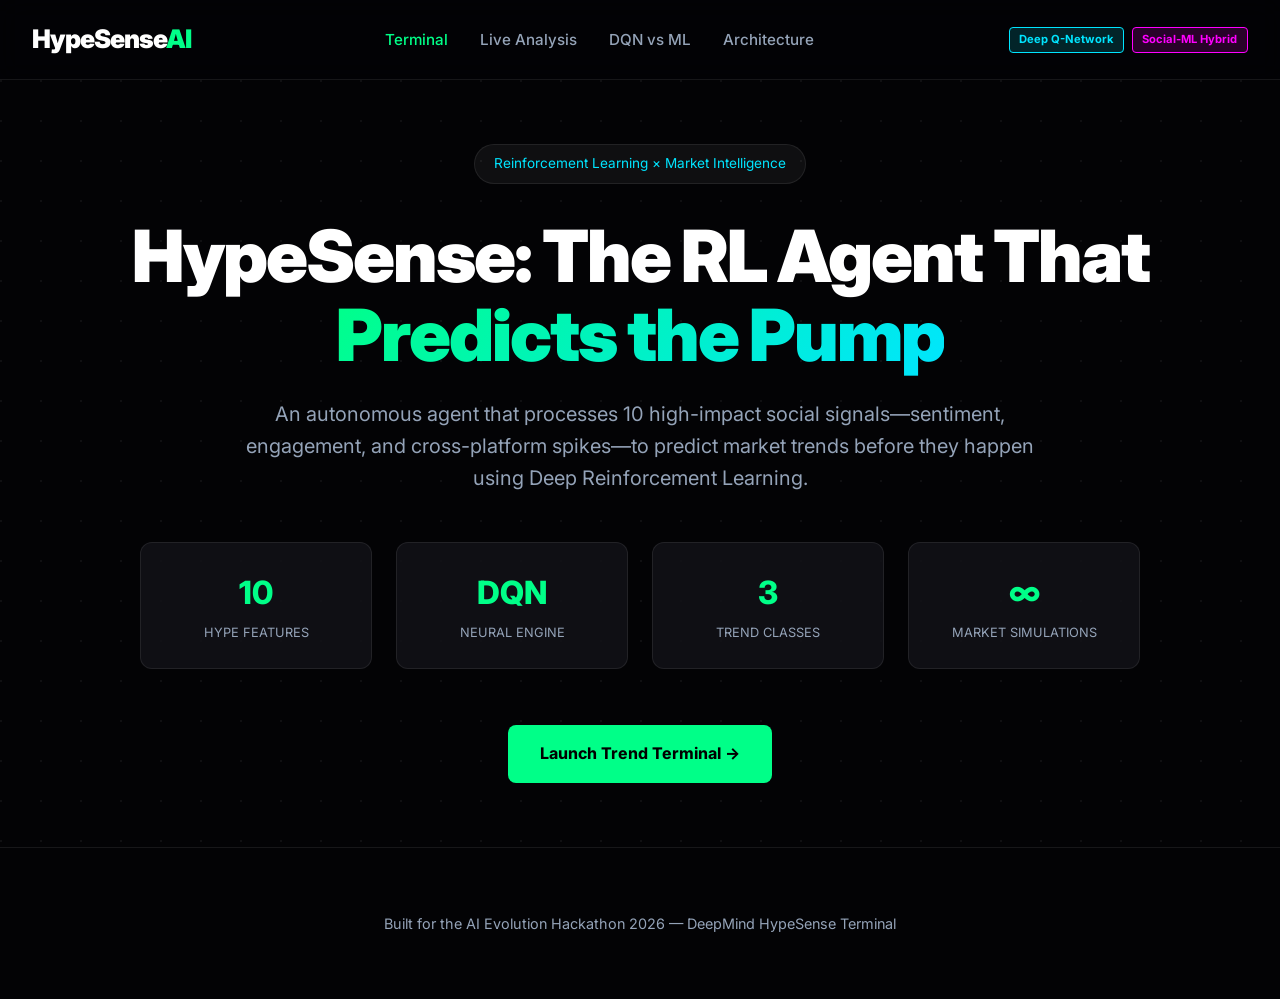
==== static/index.html @ 0f772056 "first commit" ====
<!DOCTYPE html>
<html lang="en">
<head>
    <meta charset="UTF-8">
    <meta name="viewport" content="width=device-width, initial-scale=1.0">
    <title>HypeSense AI | Deep RL Meme Coin Trend Predictor</title>
    <meta name="description" content="A DQN-powered autonomous agent that predicts meme coin trends (UP/DOWN/NEUTRAL) by analyzing social signals and market hype in real-time.">
    <link rel="stylesheet" href="style.css">
    <link rel="preconnect" href="https://fonts.googleapis.com">
    <link rel="preconnect" href="https://fonts.gstatic.com" crossorigin>
    <link href="https://fonts.googleapis.com/css2?family=Inter:wght@300;400;500;600;700;800;900&family=JetBrains+Mono:wght@400;700&display=swap" rel="stylesheet">
    <script src="https://cdn.plot.ly/plotly-latest.min.js"></script>
</head>
<body>

    <!-- NAVIGATION -->
    <nav id="navbar">
        <div class="nav-inner">
            <a href="#" class="logo tab-link" data-tab="hero">HypeSense<span>AI</span></a>
            <div class="nav-links">
                <a href="#" class="tab-link active" data-tab="hero">Terminal</a>
                <a href="#" class="tab-link" data-tab="demo-section">Live Analysis</a>
                <a href="#" class="tab-link" data-tab="comparison-section">DQN vs ML</a>
                <a href="#" class="tab-link" data-tab="architecture-section">Architecture</a>
            </div>
            <div class="nav-badges">
                <span class="badge blue">Deep Q-Network</span>
                <span class="badge purple">Social-ML Hybrid</span>
            </div>
        </div>
    </nav>

    <main class="tab-container">
        <!-- HERO SECTION -->
        <section id="hero" class="tab-pane active">
            <div class="hero-bg-grid"></div>
            <div class="hero-content">
                <div class="hero-badge">Reinforcement Learning × Market Intelligence</div>
                <h1>HypeSense: The RL Agent That <span class="gradient-text">Predicts the Pump</span></h1>
                <p class="hero-sub">An autonomous agent that processes 10 high-impact social signals—sentiment, engagement, and cross-platform spikes—to predict market trends before they happen using Deep Reinforcement Learning.</p>
                <div class="hero-stats">
                    <div class="stat-card">
                        <span class="stat-num">10</span>
                        <span class="stat-label">Hype Features</span>
                    </div>
                    <div class="stat-card">
                        <span class="stat-num">DQN</span>
                        <span class="stat-label">Neural Engine</span>
                    </div>
                    <div class="stat-card">
                        <span class="stat-num">3</span>
                        <span class="stat-label">Trend Classes</span>
                    </div>
                    <div class="stat-card">
                        <span class="stat-num">∞</span>
                        <span class="stat-label">Market Simulations</span>
                    </div>
                </div>
                <div class="hero-actions">
                    <a href="#" class="cta-btn tab-link" data-tab="demo-section">Launch Trend Terminal →</a>
                </div>
            </div>
        </section>

        <!-- LIVE ANALYSIS SECTION (The 'Demo') -->
        <section id="demo-section" class="tab-pane">
            <div class="section-header">
                <span class="section-tag">Trend Terminal</span>
                <h2>Real-time Hype Analysis</h2>
                <p>Observe the agent in the "Hype Terminal". Every step processes 10 signals to output a trend prediction with a confidence score.</p>
            </div>

            <div class="dashboard-grid">
                <!-- Left: Signals -->
                <div class="panel metrics-panel glass-card">
                    <h3>💾 Live Signals (State)</h3>
                    <div id="metrics-grid" class="metrics-grid"></div>
                    <div class="feature-map">
                        <h4>State Vector</h4>
                        <pre id="state-vector">[0,0,0,0,0,0,0,0,0,0]</pre>
                    </div>
                </div>

                <!-- Center: Prediction -->
                <div class="panel main-panel">
                    <div class="glass-card prediction-card active-card">
                        <div class="card-header">
                            <span class="step-pill" id="step-count">STEP 0</span>
                            <span id="confidence-badge" class="badge">0% CONF</span>
                        </div>
                        <div id="prediction-display" class="prediction-display neutral">
                            <span id="prediction-text">STANDBY</span>
                        </div>
                        <div class="reasoning-box">
                            <div class="brain-icon">🧠</div>
                            <div>
                                <h4>Agent Decision Log</h4>
                                <p id="explanation-text">Waiting for data simulator to broadcast...</p>
                            </div>
                        </div>
                        <div class="controls">
                            <button id="step-btn" class="primary-btn pulse-glow">Analyze Next Signal →</button>
                        </div>
                    </div>
                    <div class="glass-card chart-card">
                        <h3>📉 Simulated Market vs AI Predictions</h3>
                        <div id="trend-chart" style="height: 250px;"></div>
                    </div>
                </div>

                <!-- Right: Rewards -->
                <div class="panel logs-panel glass-card">
                    <h3>🔥 Neural Feedback</h3>
                    <div id="reward-pulse" class="reward-pulse">0.00</div>
                    <div class="reward-breakdown">
                        <h4>"Secret Sauce" Analysis</h4>
                        <ul id="reward-list"></ul>
                    </div>
                    <div class="timeline">
                        <h4>Action History</h4>
                        <div id="log-container" class="log-container"></div>
                    </div>
                </div>
            </div>
        </section>

        <!-- COMPARISON SECTION -->
        <section id="comparison-section" class="tab-pane">
            <div class="section-header">
                <span class="section-tag">Live Benchmark</span>
                <h2>Deep RL (DQN) vs Traditional ML</h2>
                <p>Head-to-head benchmark on 500 identical market ticks. Same signals, same data — only the model architecture differs.</p>
            </div>

            <div class="compare-launch">
                <button id="run-compare-btn" class="primary-btn pulse-glow">⚡ Run Live Benchmark (500 Steps)</button>
            </div>

            <!-- Loading -->
            <div id="compare-loading" class="training-status hidden">
                <div class="neural-pulse"><div class="pulse-core">⚔️</div></div>
                <div class="status-text">
                    <h3>Running Head-to-Head Benchmark...</h3>
                    <p>Both agents are processing 500 market ticks on identical data</p>
                </div>
            </div>

            <!-- Results (hidden until data arrives) -->
            <div id="compare-results" class="hidden">
                <div class="comparison-grid">
                    <!-- TRADITIONAL ML CARD -->
                    <div class="glass-card compare-card">
                        <div class="compare-card-icon">📊</div>
                        <h3>Traditional ML</h3>
                        <div class="big-stat">
                            <span class="big-num red" id="ml-acc-num">0%</span>
                            <span class="big-label">Accuracy</span>
                        </div>
                        <div class="compare-details">
                            <div class="compare-detail-row"><span>Correct Calls</span><span id="ml-correct">0</span></div>
                            <div class="compare-detail-row"><span>Total Reward</span><span id="ml-reward">0</span></div>
                            <div class="compare-detail-row"><span>Steps Tested</span><span id="ml-steps">0</span></div>
                        </div>
                    </div>

                    <!-- VS CARD -->
                    <div class="glass-card compare-card vs-card">
                        <div class="vs-badge">VS</div>
                        <div class="gain-display">
                            <span class="gain-num" id="edge-gain-num">+0%</span>
                            <span class="gain-label">Accuracy Edge</span>
                        </div>
                        <div class="gain-display" style="margin-top: 1.5rem;">
                            <span class="gain-num reward-edge" id="reward-edge-num">+0</span>
                            <span class="gain-label">Cumulative Reward Edge</span>
                        </div>
                    </div>

                    <!-- DQN CARD -->
                    <div class="glass-card compare-card">
                        <div class="compare-card-icon">🧠</div>
                        <h3>HypeSense DQN</h3>
                        <div class="big-stat">
                            <span class="big-num green" id="dqn-acc-num">0%</span>
                            <span class="big-label">Accuracy</span>
                        </div>
                        <div class="compare-details">
                            <div class="compare-detail-row"><span>Correct Calls</span><span id="dqn-correct">0</span></div>
                            <div class="compare-detail-row"><span>Total Reward</span><span id="dqn-reward">0</span></div>
                            <div class="compare-detail-row"><span>Steps Tested</span><span id="dqn-steps">0</span></div>
                        </div>
                    </div>
                </div>

                <!-- Rolling Accuracy Chart -->
                <div class="glass-card chart-card" style="max-width: 1000px; margin: 2rem auto;">
                    <h3>📊 Rolling Accuracy Over Time (20-step window)</h3>
                    <p style="color: var(--text-dim); font-size: 0.85rem; margin-bottom: 1rem;">Green = Deep RL (DQN) | Red = Traditional ML (Logistic Regression + Feature Eng.)</p>
                    <div id="compare-chart" style="height: 300px;"></div>
                </div>
            </div>
        </section>

        <!-- ARCHITECTURE SECTION -->
        <section id="architecture-section" class="tab-pane">
            <div class="section-header">
                <h2>Behind the Hype</h2>
                <p>The mathematical foundation of HypeSense AI.</p>
            </div>
            <div class="arch-grid">
                <div class="glass-card arch-card">
                    <h3>10-D Feature State</h3>
                    <ul class="feat-list">
                        <li>Sentiment (-1 to +1)</li>
                        <li>Mention Growth Rate</li>
                        <li>Cross-Platform Spikes</li>
                        <li>Engagement Momentum</li>
                        <li>Influencer Weight</li>
                    </ul>
                </div>
                <div class="glass-card arch-card">
                    <h3>DQN Architecture</h3>
                    <p>Deep neural network with Experience Replay. 128 neurons per hidden layer, optimized via Adam.</p>
                </div>
                <div class="glass-card arch-card">
                    <h3>Reward Logic</h3>
                    <ul class="feat-list">
                        <li>Correct Direction: +1.0</li>
                        <li>Early Warning: +0.5</li>
                        <li>High Conf Correction: +0.5</li>
                        <li>Wrong Call: -1.0</li>
                    </ul>
                </div>
            </div>
        </section>
    </main>

    <footer>
        <p>Built for the AI Evolution Hackathon 2026 — DeepMind HypeSense Terminal</p>
    </footer>

    <script src="script.js"></script>
</body>
</html>
---- static/style.css ----
:root {
    --bg: #030305;
    --card-bg: rgba(18, 18, 24, 0.85);
    --primary: #00ff88;
    --secondary: #00e5ff;
    --accent: #ff00ff;
    --text: #ffffff;
    --text-dim: #94a3b8;
    --border: rgba(255, 255, 255, 0.08);
    --nav-bg: rgba(3, 3, 5, 0.8);
    --gradient: linear-gradient(135deg, #00ff88 0%, #00e5ff 100%);
}

* { box-sizing: border-box; margin: 0; padding: 0; }

body {
    background: var(--bg);
    color: var(--text);
    font-family: 'Inter', sans-serif;
    line-height: 1.6;
    overflow-x: hidden;
}

/* ── NAV ── */
nav {
    position: sticky;
    top: 0;
    z-index: 1000;
    background: var(--nav-bg);
    backdrop-filter: blur(12px);
    border-bottom: 1px solid var(--border);
}

.nav-inner {
    max-width: 1400px;
    margin: 0 auto;
    padding: 1.2rem 2rem;
    display: flex;
    justify-content: space-between;
    align-items: center;
}

.logo {
    font-size: 1.6rem;
    font-weight: 900;
    text-decoration: none;
    color: #fff;
    letter-spacing: -1px;
}

.logo span { color: var(--primary); }

.nav-links { display: flex; gap: 2rem; }

.nav-links a {
    color: var(--text-dim);
    text-decoration: none;
    font-weight: 500;
    font-size: 0.95rem;
    transition: all 0.2s;
}

.nav-links a:hover, .nav-links a.active { color: var(--primary); }

.nav-badges { display: flex; gap: 0.5rem; }

.badge {
    padding: 0.2rem 0.6rem;
    border-radius: 4px;
    font-size: 0.7rem;
    font-weight: 700;
}

.badge.blue { background: rgba(0, 229, 255, 0.15); color: var(--secondary); border: 1px solid var(--secondary); }
.badge.purple { background: rgba(255, 0, 255, 0.15); color: var(--accent); border: 1px solid var(--accent); }

/* ── HERO ── */
section#hero {
    min-height: 80vh;
    display: flex;
    align-items: center;
    justify-content: center;
    text-align: center;
    position: relative;
    padding: 4rem 2rem;
}

.hero-bg-grid {
    position: absolute;
    top: 0;
    left: 0;
    width: 100%;
    height: 100%;
    background-image: radial-gradient(circle at 1px 1px, rgba(255,255,255,0.05) 1px, transparent 0);
    background-size: 40px 40px;
    z-index: -1;
}

.hero-badge {
    display: inline-block;
    padding: 0.5rem 1.2rem;
    background: rgba(255, 255, 255, 0.05);
    border-radius: 30px;
    font-size: 0.85rem;
    margin-bottom: 2rem;
    color: var(--secondary);
    border: 1px solid var(--border);
}

h1 {
    font-size: 4.5rem;
    font-weight: 900;
    letter-spacing: -2px;
    line-height: 1.1;
    margin-bottom: 1.5rem;
}

.gradient-text {
    background: var(--gradient);
    -webkit-background-clip: text;
    background-clip: text;
    -webkit-text-fill-color: transparent;
}

.hero-sub {
    font-size: 1.25rem;
    color: var(--text-dim);
    max-width: 800px;
    margin: 0 auto 3rem;
}

.hero-stats {
    display: grid;
    grid-template-columns: repeat(4, 1fr);
    gap: 1.5rem;
    max-width: 1000px;
    margin: 0 auto 3.5rem;
}

.stat-card {
    background: var(--card-bg);
    border: 1px solid var(--border);
    padding: 1.5rem;
    border-radius: 12px;
}

.stat-num { font-size: 2rem; font-weight: 800; display: block; color: var(--primary); }
.stat-label { font-size: 0.8rem; color: var(--text-dim); text-transform: uppercase; }

.hero-actions { display: flex; gap: 1.5rem; justify-content: center; }

.cta-btn {
    padding: 1rem 2rem;
    border-radius: 8px;
    background: var(--primary);
    color: #000;
    font-weight: 750;
    text-decoration: none;
    transition: all 0.3s;
}

.sec-btn {
    padding: 1rem 2rem;
    border-radius: 8px;
    background: rgba(255,255,255,0.05);
    color: #fff;
    font-weight: 600;
    text-decoration: none;
    border: 1px solid var(--border);
}

/* ── PANELS & GRIDS ── */
.glass-card {
    background: var(--card-bg);
    backdrop-filter: blur(16px);
    border: 1px solid var(--border);
    border-radius: 16px;
    padding: 1.5rem;
}

.section-header { text-align: center; padding: 4rem 2rem 2rem; }
.section-tag { color: var(--primary); text-transform: uppercase; font-size: 0.8rem; font-weight: 700; letter-spacing: 2px; }
.section-header h2 { font-size: 2.5rem; margin-top: 0.5rem; }

.dashboard-grid {
    display: grid;
    grid-template-columns: 320px 1fr 320px;
    gap: 1.5rem;
    padding: 2rem;
    max-width: 1500px;
    margin: 0 auto;
}

/* ── PREDICTOR UI ── */
.prediction-display {
    font-size: 3.5rem;
    font-weight: 900;
    padding: 3rem;
    border-radius: 20px;
    margin: 2rem 0;
    transition: all 0.4s cubic-bezier(0.175, 0.885, 0.32, 1.275);
}

.up { color: var(--primary); background: rgba(0, 255, 136, 0.08); text-shadow: 0 0 30px rgba(0, 255, 136, 0.3); }
.down { color: #ff3e3e; background: rgba(255, 62, 62, 0.08); text-shadow: 0 0 30px rgba(255, 62, 62, 0.3); }
.neutral { color: var(--text-dim); }

.reasoning-box {
    display: flex;
    gap: 1rem;
    background: rgba(255, 255, 255, 0.03);
    padding: 1.2rem;
    border-radius: 12px;
    text-align: left;
    margin-bottom: 2rem;
}

.metric-item {
    display: flex;
    justify-content: space-between;
    margin-bottom: 0.8rem;
    font-size: 0.9rem;
}

.metric-val { font-family: 'JetBrains Mono', monospace; font-weight: 700; color: var(--secondary); }

/* ── TABS ── */
.tab-pane { display: none; }
.tab-pane.active { display: block; animation: fadeInUp 0.5s ease-out; }

@keyframes fadeInUp {
    from { opacity: 0; transform: translateY(20px); }
    to { opacity: 1; transform: translateY(0); }
}

.hidden { display: none; }

.reward-pulse {
    font-size: 3rem;
    font-weight: 900;
    text-align: center;
    font-family: 'JetBrains Mono', monospace;
}

.log-container {
    height: 400px;
    overflow-y: auto;
    font-family: 'JetBrains Mono', monospace;
    font-size: 0.75rem;
    color: var(--text-dim);
}

.log-entry { padding: 0.5rem 0; border-bottom: 1px solid var(--border); }

/* ── COMPARISON ── */
.compare-launch { text-align: center; margin-bottom: 2rem; }

.comparison-grid {
    display: grid;
    grid-template-columns: 1fr auto 1fr;
    gap: 2rem;
    max-width: 1100px;
    margin: 0 auto;
    padding: 0 2rem;
    align-items: stretch;
}

.compare-card { text-align: center; }

.compare-card-icon { font-size: 3rem; margin-bottom: 0.5rem; }

.big-stat { margin: 1.5rem 0; }
.big-num { font-size: 3.5rem; font-weight: 900; display: block; font-family: 'JetBrains Mono', monospace; }
.big-num.red { color: #ff3e3e; }
.big-num.green { color: var(--primary); }
.big-label { font-size: 0.85rem; color: var(--text-dim); text-transform: uppercase; }

.compare-details { margin-top: 1.5rem; }
.compare-detail-row {
    display: flex;
    justify-content: space-between;
    padding: 0.5rem 0;
    border-bottom: 1px solid var(--border);
    font-size: 0.85rem;
}
.compare-detail-row span:last-child { font-family: 'JetBrains Mono', monospace; font-weight: 700; color: var(--secondary); }

.vs-card {
    display: flex;
    flex-direction: column;
    align-items: center;
    justify-content: center;
}

.vs-badge {
    font-size: 2rem;
    font-weight: 900;
    background: var(--gradient);
    -webkit-background-clip: text;
    background-clip: text;
    -webkit-text-fill-color: transparent;
    margin-bottom: 1.5rem;
}

.gain-num {
    font-size: 2.5rem;
    font-weight: 900;
    display: block;
    color: var(--primary);
    font-family: 'JetBrains Mono', monospace;
}

.gain-num.reward-edge { font-size: 1.8rem; color: var(--secondary); }
.gain-label { font-size: 0.75rem; color: var(--text-dim); text-transform: uppercase; }

/* ── BUTTONS ── */
.primary-btn {
    background: var(--primary);
    color: #000;
    border: none;
    padding: 0.8rem 1.8rem;
    border-radius: 8px;
    font-weight: 700;
    font-size: 1rem;
    cursor: pointer;
    transition: all 0.3s;
}
.primary-btn:hover { transform: translateY(-2px); box-shadow: 0 0 20px rgba(0, 255, 136, 0.3); }

.pulse-glow { animation: glowPulse 2s infinite; }
@keyframes glowPulse {
    0%, 100% { box-shadow: 0 0 5px rgba(0, 255, 136, 0.3); }
    50% { box-shadow: 0 0 20px rgba(0, 255, 136, 0.6); }
}

.controls { display: flex; gap: 1rem; justify-content: center; }

/* ── TRAINING STATUS  ── */
.training-status {
    text-align: center;
    padding: 3rem;
}

.neural-pulse { position: relative; width: 80px; height: 80px; margin: 0 auto 1.5rem; }
.pulse-core {
    position: absolute;
    top: 50%;
    left: 50%;
    transform: translate(-50%, -50%);
    font-size: 2rem;
    z-index: 2;
}

/* ── ARCHITECTURE ── */
.arch-grid {
    display: grid;
    grid-template-columns: repeat(3, 1fr);
    gap: 1.5rem;
    max-width: 1200px;
    margin: 0 auto;
    padding: 0 2rem;
}

.feat-list { list-style: none; margin-top: 1rem; }
.feat-list li {
    padding: 0.4rem 0;
    border-bottom: 1px solid var(--border);
    font-size: 0.85rem;
    color: var(--text-dim);
}

.card-header {
    display: flex;
    justify-content: space-between;
    align-items: center;
    margin-bottom: 1rem;
}

.step-pill {
    background: rgba(0, 229, 255, 0.15);
    color: var(--secondary);
    padding: 0.3rem 0.8rem;
    border-radius: 6px;
    font-weight: 700;
    font-size: 0.8rem;
}

pre {
    font-family: 'JetBrains Mono', monospace;
    font-size: 0.65rem;
    color: var(--secondary);
    background: rgba(0, 0, 0, 0.5);
    padding: 0.5rem;
    border-radius: 4px;
}

footer {
    text-align: center;
    padding: 4rem;
    border-top: 1px solid var(--border);
    color: var(--text-dim);
    font-size: 0.9rem;
}
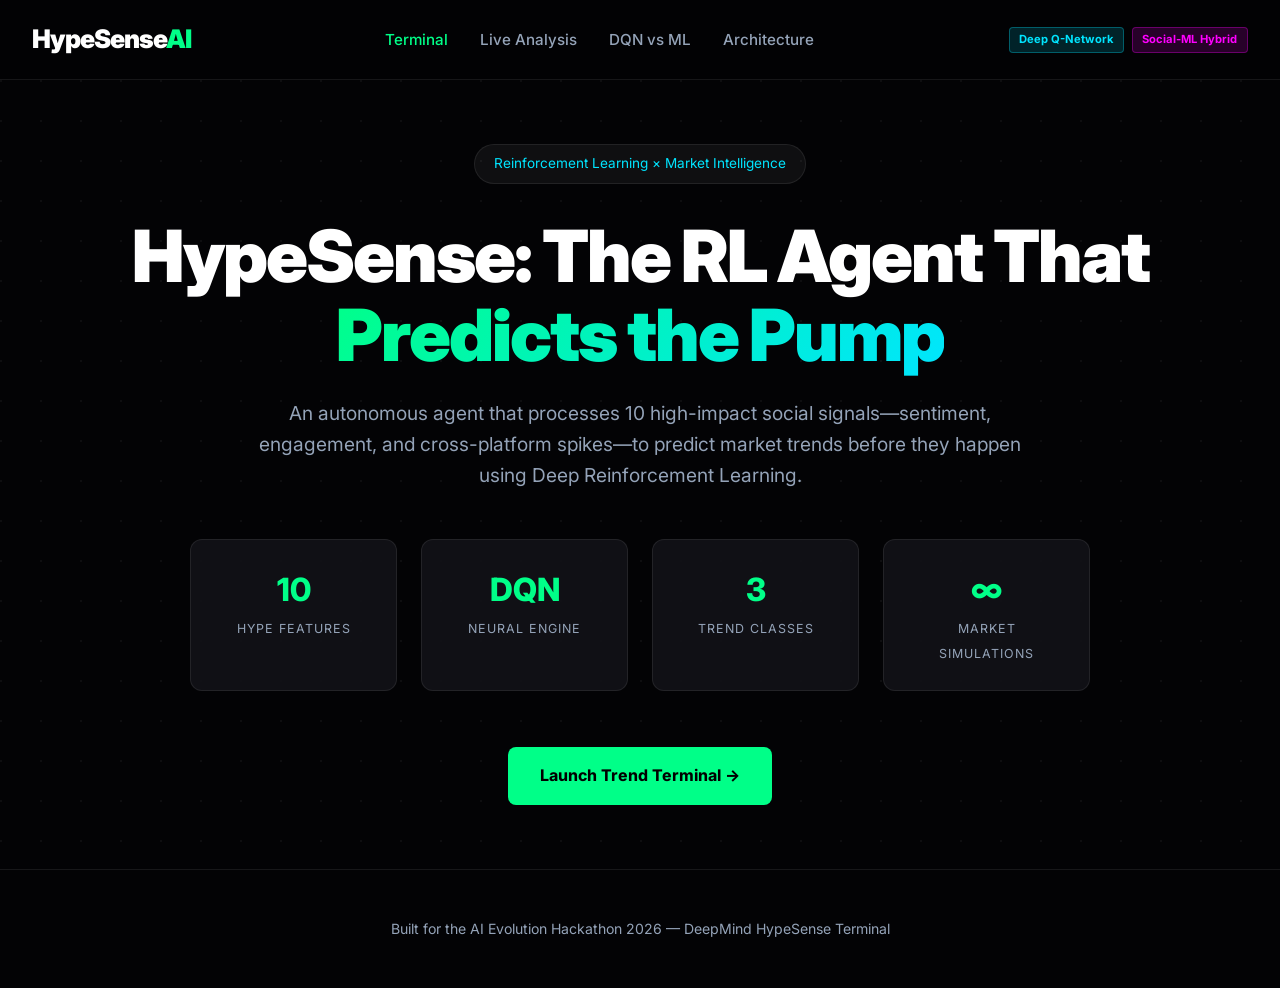
==== commit a2ed4048: "Reinforcement Learning Completed" ====
--- a/static/index.html
+++ b/static/index.html
@@ -62,62 +62,110 @@
             </div>
         </section>
 
-        <!-- LIVE ANALYSIS SECTION (The 'Demo') -->
+        <!-- LIVE ANALYSIS SECTION -->
         <section id="demo-section" class="tab-pane">
             <div class="section-header">
                 <span class="section-tag">Trend Terminal</span>
                 <h2>Real-time Hype Analysis</h2>
-                <p>Observe the agent in the "Hype Terminal". Every step processes 10 signals to output a trend prediction with a confidence score.</p>
+                <p>Watch the DQN agent process live social signals and predict meme coin momentum, step by step.</p>
+            </div>
+
+            <!-- Top Stats Bar -->
+            <div class="live-stats-bar">
+                <div class="live-stat">
+                    <span class="live-stat-val" id="stat-step">0</span>
+                    <span class="live-stat-label">Steps Run</span>
+                </div>
+                <div class="live-stat accent-green">
+                    <span class="live-stat-val" id="stat-acc">—</span>
+                    <span class="live-stat-label">Accuracy</span>
+                </div>
+                <div class="live-stat accent-cyan">
+                    <span class="live-stat-val" id="stat-reward">0.00</span>
+                    <span class="live-stat-label">Total Reward</span>
+                </div>
+                <div class="live-stat accent-purple">
+                    <span class="live-stat-val" id="stat-correct">0</span>
+                    <span class="live-stat-label">Correct Calls</span>
+                </div>
+                <div class="live-stat">
+                    <span class="live-stat-val" id="stat-streak">0</span>
+                    <span class="live-stat-label">Current Streak</span>
+                </div>
             </div>
 
             <div class="dashboard-grid">
-                <!-- Left: Signals -->
-                <div class="panel metrics-panel glass-card">
-                    <h3>💾 Live Signals (State)</h3>
-                    <div id="metrics-grid" class="metrics-grid"></div>
-                    <div class="feature-map">
-                        <h4>State Vector</h4>
-                        <pre id="state-vector">[0,0,0,0,0,0,0,0,0,0]</pre>
-                    </div>
-                </div>
-
-                <!-- Center: Prediction -->
-                <div class="panel main-panel">
-                    <div class="glass-card prediction-card active-card">
+                <!-- Left: Signal Bars -->
+                <div class="panel glass-card">
+                    <div class="panel-title">
+                        <span class="panel-icon">&#9679;</span>
+                        Live Signal Feed
+                        <span class="live-dot" id="live-indicator">IDLE</span>
+                    </div>
+                    <div id="signal-bars" class="signal-bars"></div>
+                    <div class="state-vec-box">
+                        <span class="state-vec-label">State Vector</span>
+                        <code id="state-vector">[—]</code>
+                    </div>
+                </div>
+
+                <!-- Center: Prediction + Chart -->
+                <div class="panel center-col">
+                    <!-- Prediction Card -->
+                    <div class="glass-card prediction-card">
                         <div class="card-header">
                             <span class="step-pill" id="step-count">STEP 0</span>
-                            <span id="confidence-badge" class="badge">0% CONF</span>
+                            <span id="confidence-badge" class="conf-badge">— CONF</span>
                         </div>
                         <div id="prediction-display" class="prediction-display neutral">
                             <span id="prediction-text">STANDBY</span>
                         </div>
+                        <div class="result-row" id="result-row">
+                            <span class="result-tag" id="actual-label">—</span>
+                            <span class="result-sep">vs</span>
+                            <span class="result-tag predicted" id="predicted-label">—</span>
+                            <span class="result-verdict" id="verdict-badge">—</span>
+                        </div>
                         <div class="reasoning-box">
-                            <div class="brain-icon">🧠</div>
+                            <div class="brain-icon">&#129504;</div>
                             <div>
-                                <h4>Agent Decision Log</h4>
-                                <p id="explanation-text">Waiting for data simulator to broadcast...</p>
+                                <h4>Agent Reasoning</h4>
+                                <p id="explanation-text">Waiting for data stream...</p>
                             </div>
                         </div>
                         <div class="controls">
-                            <button id="step-btn" class="primary-btn pulse-glow">Analyze Next Signal →</button>
-                        </div>
-                    </div>
+                            <button id="step-btn" class="primary-btn pulse-glow">Analyze Next Signal</button>
+                            <button id="auto-btn" class="sec-btn">Auto Run</button>
+                            <button id="reset-btn" class="ghost-btn">Reset</button>
+                        </div>
+                    </div>
+
+                    <!-- Chart -->
                     <div class="glass-card chart-card">
-                        <h3>📉 Simulated Market vs AI Predictions</h3>
-                        <div id="trend-chart" style="height: 250px;"></div>
-                    </div>
-                </div>
-
-                <!-- Right: Rewards -->
-                <div class="panel logs-panel glass-card">
-                    <h3>🔥 Neural Feedback</h3>
-                    <div id="reward-pulse" class="reward-pulse">0.00</div>
-                    <div class="reward-breakdown">
-                        <h4>"Secret Sauce" Analysis</h4>
-                        <ul id="reward-list"></ul>
-                    </div>
-                    <div class="timeline">
-                        <h4>Action History</h4>
+                        <div class="chart-title">
+                            Market Signal vs AI Prediction
+                            <span class="chart-legend"><span class="leg-dot white"></span>Market <span class="leg-dot green"></span>DQN</span>
+                        </div>
+                        <div id="trend-chart" style="height: 220px;"></div>
+                    </div>
+                </div>
+
+                <!-- Right: Reward + Log -->
+                <div class="panel glass-card">
+                    <div class="panel-title">
+                        <span class="panel-icon reward-icon">&#9650;</span>
+                        Neural Feedback
+                    </div>
+                    <div class="reward-display">
+                        <span class="reward-num" id="reward-pulse">+0.00</span>
+                        <span class="reward-label">Step Reward</span>
+                    </div>
+                    <div class="reward-bar-section">
+                        <h4 class="sub-label">Reward Breakdown</h4>
+                        <div id="reward-bars"></div>
+                    </div>
+                    <div class="log-section">
+                        <h4 class="sub-label">Action Log</h4>
                         <div id="log-container" class="log-container"></div>
                     </div>
                 </div>
@@ -133,12 +181,12 @@
             </div>
 
             <div class="compare-launch">
-                <button id="run-compare-btn" class="primary-btn pulse-glow">⚡ Run Live Benchmark (500 Steps)</button>
+                <button id="run-compare-btn" class="primary-btn pulse-glow">&#9889; Run Live Benchmark (500 Steps)</button>
             </div>
 
             <!-- Loading -->
             <div id="compare-loading" class="training-status hidden">
-                <div class="neural-pulse"><div class="pulse-core">⚔️</div></div>
+                <div class="neural-pulse"><div class="pulse-core">&#9876;</div></div>
                 <div class="status-text">
                     <h3>Running Head-to-Head Benchmark...</h3>
                     <p>Both agents are processing 500 market ticks on identical data</p>
@@ -150,7 +198,7 @@
                 <div class="comparison-grid">
                     <!-- TRADITIONAL ML CARD -->
                     <div class="glass-card compare-card">
-                        <div class="compare-card-icon">📊</div>
+                        <div class="compare-card-icon">&#128202;</div>
                         <h3>Traditional ML</h3>
                         <div class="big-stat">
                             <span class="big-num red" id="ml-acc-num">0%</span>
@@ -178,7 +226,7 @@
 
                     <!-- DQN CARD -->
                     <div class="glass-card compare-card">
-                        <div class="compare-card-icon">🧠</div>
+                        <div class="compare-card-icon">&#129504;</div>
                         <h3>HypeSense DQN</h3>
                         <div class="big-stat">
                             <span class="big-num green" id="dqn-acc-num">0%</span>
@@ -194,7 +242,7 @@
 
                 <!-- Rolling Accuracy Chart -->
                 <div class="glass-card chart-card" style="max-width: 1000px; margin: 2rem auto;">
-                    <h3>📊 Rolling Accuracy Over Time (20-step window)</h3>
+                    <h3>&#128202; Rolling Accuracy Over Time (20-step window)</h3>
                     <p style="color: var(--text-dim); font-size: 0.85rem; margin-bottom: 1rem;">Green = Deep RL (DQN) | Red = Traditional ML (Logistic Regression + Feature Eng.)</p>
                     <div id="compare-chart" style="height: 300px;"></div>
                 </div>
--- a/static/style.css
+++ b/static/style.css
@@ -1,13 +1,13 @@
 :root {
     --bg: #030305;
-    --card-bg: rgba(18, 18, 24, 0.85);
+    --card-bg: rgba(18, 18, 24, 0.90);
     --primary: #00ff88;
     --secondary: #00e5ff;
     --accent: #ff00ff;
     --text: #ffffff;
     --text-dim: #94a3b8;
     --border: rgba(255, 255, 255, 0.08);
-    --nav-bg: rgba(3, 3, 5, 0.8);
+    --nav-bg: rgba(3, 3, 5, 0.85);
     --gradient: linear-gradient(135deg, #00ff88 0%, #00e5ff 100%);
 }
 
@@ -47,11 +47,9 @@
     color: #fff;
     letter-spacing: -1px;
 }
-
 .logo span { color: var(--primary); }
 
 .nav-links { display: flex; gap: 2rem; }
-
 .nav-links a {
     color: var(--text-dim);
     text-decoration: none;
@@ -59,7 +57,6 @@
     font-size: 0.95rem;
     transition: all 0.2s;
 }
-
 .nav-links a:hover, .nav-links a.active { color: var(--primary); }
 
 .nav-badges { display: flex; gap: 0.5rem; }
@@ -70,9 +67,17 @@
     font-size: 0.7rem;
     font-weight: 700;
 }
-
-.badge.blue { background: rgba(0, 229, 255, 0.15); color: var(--secondary); border: 1px solid var(--secondary); }
-.badge.purple { background: rgba(255, 0, 255, 0.15); color: var(--accent); border: 1px solid var(--accent); }
+.badge.blue { background: rgba(0, 229, 255, 0.15); color: var(--secondary); border: 1px solid rgba(0,229,255,0.3); }
+.badge.purple { background: rgba(255, 0, 255, 0.15); color: var(--accent); border: 1px solid rgba(255,0,255,0.3); }
+
+/* ── TABS ── */
+.tab-pane { display: none; }
+.tab-pane.active { display: block; animation: fadeInUp 0.4s ease-out; }
+@keyframes fadeInUp {
+    from { opacity: 0; transform: translateY(16px); }
+    to   { opacity: 1; transform: translateY(0); }
+}
+.hidden { display: none !important; }
 
 /* ── HERO ── */
 section#hero {
@@ -86,12 +91,8 @@
 }
 
 .hero-bg-grid {
-    position: absolute;
-    top: 0;
-    left: 0;
-    width: 100%;
-    height: 100%;
-    background-image: radial-gradient(circle at 1px 1px, rgba(255,255,255,0.05) 1px, transparent 0);
+    position: absolute; top: 0; left: 0; width: 100%; height: 100%;
+    background-image: radial-gradient(circle at 1px 1px, rgba(255,255,255,0.045) 1px, transparent 0);
     background-size: 40px 40px;
     z-index: -1;
 }
@@ -99,7 +100,7 @@
 .hero-badge {
     display: inline-block;
     padding: 0.5rem 1.2rem;
-    background: rgba(255, 255, 255, 0.05);
+    background: rgba(255,255,255,0.05);
     border-radius: 30px;
     font-size: 0.85rem;
     margin-bottom: 2rem;
@@ -123,7 +124,7 @@
 }
 
 .hero-sub {
-    font-size: 1.25rem;
+    font-size: 1.2rem;
     color: var(--text-dim);
     max-width: 800px;
     margin: 0 auto 3rem;
@@ -133,7 +134,7 @@
     display: grid;
     grid-template-columns: repeat(4, 1fr);
     gap: 1.5rem;
-    max-width: 1000px;
+    max-width: 900px;
     margin: 0 auto 3.5rem;
 }
 
@@ -145,7 +146,7 @@
 }
 
 .stat-num { font-size: 2rem; font-weight: 800; display: block; color: var(--primary); }
-.stat-label { font-size: 0.8rem; color: var(--text-dim); text-transform: uppercase; }
+.stat-label { font-size: 0.78rem; color: var(--text-dim); text-transform: uppercase; letter-spacing: 1px; }
 
 .hero-actions { display: flex; gap: 1.5rem; justify-content: center; }
 
@@ -158,18 +159,15 @@
     text-decoration: none;
     transition: all 0.3s;
 }
-
-.sec-btn {
-    padding: 1rem 2rem;
-    border-radius: 8px;
-    background: rgba(255,255,255,0.05);
-    color: #fff;
-    font-weight: 600;
-    text-decoration: none;
-    border: 1px solid var(--border);
-}
-
-/* ── PANELS & GRIDS ── */
+.cta-btn:hover { transform: translateY(-2px); box-shadow: 0 0 25px rgba(0,255,136,0.35); }
+
+/* ── SECTION HEADER ── */
+.section-header { text-align: center; padding: 3.5rem 2rem 2rem; }
+.section-tag { color: var(--primary); text-transform: uppercase; font-size: 0.78rem; font-weight: 700; letter-spacing: 2.5px; }
+.section-header h2 { font-size: 2.4rem; margin-top: 0.5rem; }
+.section-header p { color: var(--text-dim); margin-top: 0.5rem; max-width: 650px; margin-left: auto; margin-right: auto; }
+
+/* ── GLASS CARD ── */
 .glass-card {
     background: var(--card-bg);
     backdrop-filter: blur(16px);
@@ -178,79 +176,427 @@
     padding: 1.5rem;
 }
 
-.section-header { text-align: center; padding: 4rem 2rem 2rem; }
-.section-tag { color: var(--primary); text-transform: uppercase; font-size: 0.8rem; font-weight: 700; letter-spacing: 2px; }
-.section-header h2 { font-size: 2.5rem; margin-top: 0.5rem; }
-
+/* ── LIVE STATS BAR ── */
+.live-stats-bar {
+    display: flex;
+    gap: 1rem;
+    justify-content: center;
+    padding: 0 2rem 1.5rem;
+    flex-wrap: wrap;
+}
+
+.live-stat {
+    background: var(--card-bg);
+    border: 1px solid var(--border);
+    border-radius: 12px;
+    padding: 0.8rem 1.4rem;
+    text-align: center;
+    min-width: 110px;
+}
+.live-stat.accent-green { border-color: rgba(0,255,136,0.25); }
+.live-stat.accent-cyan  { border-color: rgba(0,229,255,0.25); }
+.live-stat.accent-purple { border-color: rgba(255,0,255,0.2); }
+
+.live-stat-val {
+    display: block;
+    font-size: 1.6rem;
+    font-weight: 800;
+    font-family: 'JetBrains Mono', monospace;
+    color: var(--primary);
+    line-height: 1.2;
+}
+.live-stat.accent-cyan .live-stat-val  { color: var(--secondary); }
+.live-stat.accent-purple .live-stat-val { color: var(--accent); }
+
+.live-stat-label {
+    font-size: 0.72rem;
+    color: var(--text-dim);
+    text-transform: uppercase;
+    letter-spacing: 1px;
+}
+
+/* ── DASHBOARD GRID ── */
 .dashboard-grid {
     display: grid;
-    grid-template-columns: 320px 1fr 320px;
+    grid-template-columns: 280px 1fr 280px;
     gap: 1.5rem;
-    padding: 2rem;
-    max-width: 1500px;
+    padding: 0 2rem 3rem;
+    max-width: 1480px;
     margin: 0 auto;
 }
 
-/* ── PREDICTOR UI ── */
+/* ── PANEL TITLE ── */
+.panel-title {
+    display: flex;
+    align-items: center;
+    gap: 0.5rem;
+    font-weight: 700;
+    font-size: 0.9rem;
+    margin-bottom: 1.2rem;
+    text-transform: uppercase;
+    letter-spacing: 1px;
+    color: var(--text-dim);
+}
+.panel-icon { color: var(--primary); font-size: 0.7rem; }
+.reward-icon { color: #ff3e3e; }
+
+/* ── LIVE INDICATOR DOT ── */
+.live-dot {
+    margin-left: auto;
+    font-size: 0.65rem;
+    font-weight: 800;
+    letter-spacing: 1px;
+    padding: 0.2rem 0.55rem;
+    border-radius: 4px;
+    background: rgba(255,255,255,0.05);
+    color: var(--text-dim);
+}
+.live-dot.live    { background: rgba(0,255,136,0.15); color: var(--primary); }
+.live-dot.connecting { background: rgba(0,229,255,0.15); color: var(--secondary); }
+.live-dot.error   { background: rgba(255,62,62,0.15); color: #ff3e3e; }
+
+/* ── SIGNAL BARS ── */
+.signal-bars { display: flex; flex-direction: column; gap: 0.6rem; margin-bottom: 1.2rem; }
+
+.signal-row {
+    display: grid;
+    grid-template-columns: 90px 1fr 50px;
+    align-items: center;
+    gap: 0.5rem;
+    font-size: 0.78rem;
+}
+
+.sig-name { color: var(--text-dim); white-space: nowrap; overflow: hidden; text-overflow: ellipsis; }
+
+.sig-track {
+    height: 6px;
+    background: rgba(255,255,255,0.06);
+    border-radius: 3px;
+    overflow: hidden;
+}
+
+.sig-fill {
+    height: 100%;
+    border-radius: 3px;
+    transition: width 0.4s ease;
+}
+
+.sig-val {
+    font-family: 'JetBrains Mono', monospace;
+    font-size: 0.72rem;
+    text-align: right;
+    font-weight: 700;
+}
+
+/* ── STATE VECTOR ── */
+.state-vec-box {
+    border-top: 1px solid var(--border);
+    padding-top: 0.8rem;
+    margin-top: 0.5rem;
+}
+.state-vec-label {
+    font-size: 0.7rem;
+    text-transform: uppercase;
+    letter-spacing: 1px;
+    color: var(--text-dim);
+    display: block;
+    margin-bottom: 0.3rem;
+}
+code {
+    font-family: 'JetBrains Mono', monospace;
+    font-size: 0.62rem;
+    color: var(--secondary);
+    background: rgba(0,0,0,0.4);
+    padding: 0.4rem 0.5rem;
+    border-radius: 4px;
+    display: block;
+    word-break: break-all;
+    line-height: 1.5;
+}
+
+/* ── CENTER COLUMN ── */
+.center-col { display: flex; flex-direction: column; gap: 1.2rem; }
+
+/* ── PREDICTION CARD ── */
+
+.card-header {
+    display: flex;
+    justify-content: space-between;
+    align-items: center;
+    margin-bottom: 1rem;
+}
+
+.step-pill {
+    background: rgba(0,229,255,0.12);
+    color: var(--secondary);
+    padding: 0.3rem 0.8rem;
+    border-radius: 6px;
+    font-weight: 700;
+    font-size: 0.78rem;
+    font-family: 'JetBrains Mono', monospace;
+    letter-spacing: 1px;
+}
+
+.conf-badge {
+    padding: 0.3rem 0.7rem;
+    border-radius: 6px;
+    font-size: 0.78rem;
+    font-weight: 700;
+    font-family: 'JetBrains Mono', monospace;
+    background: rgba(255,255,255,0.08);
+    color: var(--text-dim);
+}
+.conf-badge.high { background: rgba(0,255,136,0.15); color: var(--primary); }
+.conf-badge.mid  { background: rgba(0,229,255,0.15); color: var(--secondary); }
+.conf-badge.low  { background: rgba(255,62,62,0.12); color: #ff3e3e; }
+
+/* ── PREDICTION DISPLAY ── */
 .prediction-display {
-    font-size: 3.5rem;
-    font-weight: 900;
-    padding: 3rem;
-    border-radius: 20px;
-    margin: 2rem 0;
-    transition: all 0.4s cubic-bezier(0.175, 0.885, 0.32, 1.275);
-}
-
-.up { color: var(--primary); background: rgba(0, 255, 136, 0.08); text-shadow: 0 0 30px rgba(0, 255, 136, 0.3); }
-.down { color: #ff3e3e; background: rgba(255, 62, 62, 0.08); text-shadow: 0 0 30px rgba(255, 62, 62, 0.3); }
-.neutral { color: var(--text-dim); }
-
-.reasoning-box {
-    display: flex;
-    gap: 1rem;
-    background: rgba(255, 255, 255, 0.03);
-    padding: 1.2rem;
-    border-radius: 12px;
-    text-align: left;
-    margin-bottom: 2rem;
-}
-
-.metric-item {
-    display: flex;
-    justify-content: space-between;
-    margin-bottom: 0.8rem;
-    font-size: 0.9rem;
-}
-
-.metric-val { font-family: 'JetBrains Mono', monospace; font-weight: 700; color: var(--secondary); }
-
-/* ── TABS ── */
-.tab-pane { display: none; }
-.tab-pane.active { display: block; animation: fadeInUp 0.5s ease-out; }
-
-@keyframes fadeInUp {
-    from { opacity: 0; transform: translateY(20px); }
-    to { opacity: 1; transform: translateY(0); }
-}
-
-.hidden { display: none; }
-
-.reward-pulse {
     font-size: 3rem;
     font-weight: 900;
+    padding: 2rem;
+    border-radius: 14px;
+    margin: 1rem 0;
     text-align: center;
-    font-family: 'JetBrains Mono', monospace;
-}
-
+    letter-spacing: 4px;
+    transition: all 0.35s cubic-bezier(0.175, 0.885, 0.32, 1.275);
+}
+
+.prediction-display.up {
+    color: var(--primary);
+    background: rgba(0,255,136,0.07);
+    text-shadow: 0 0 28px rgba(0,255,136,0.4);
+    border: 1px solid rgba(0,255,136,0.2);
+}
+.prediction-display.down {
+    color: #ff3e3e;
+    background: rgba(255,62,62,0.07);
+    text-shadow: 0 0 28px rgba(255,62,62,0.4);
+    border: 1px solid rgba(255,62,62,0.2);
+}
+.prediction-display.neutral {
+    color: var(--text-dim);
+    background: rgba(255,255,255,0.03);
+    border: 1px solid var(--border);
+}
+
+/* ── RESULT ROW ── */
+.result-row {
+    display: flex;
+    align-items: center;
+    gap: 0.8rem;
+    margin-bottom: 1rem;
+    font-size: 0.85rem;
+}
+.result-tag {
+    background: rgba(255,255,255,0.06);
+    padding: 0.25rem 0.7rem;
+    border-radius: 5px;
+    font-family: 'JetBrains Mono', monospace;
+    font-weight: 700;
+    font-size: 0.8rem;
+    color: var(--text-dim);
+}
+.result-tag.predicted { color: var(--secondary); background: rgba(0,229,255,0.1); }
+.result-sep { color: var(--text-dim); font-size: 0.75rem; }
+
+.result-verdict {
+    margin-left: auto;
+    font-size: 0.75rem;
+    font-weight: 800;
+    letter-spacing: 1px;
+    padding: 0.25rem 0.7rem;
+    border-radius: 5px;
+    font-family: 'JetBrains Mono', monospace;
+    background: rgba(255,255,255,0.05);
+    color: var(--text-dim);
+}
+.result-verdict.correct { background: rgba(0,255,136,0.15); color: var(--primary); }
+.result-verdict.wrong   { background: rgba(255,62,62,0.15); color: #ff3e3e; }
+
+/* ── REASONING BOX ── */
+.reasoning-box {
+    display: flex;
+    gap: 0.8rem;
+    background: rgba(255,255,255,0.025);
+    padding: 1rem;
+    border-radius: 10px;
+    margin-bottom: 1.2rem;
+    align-items: flex-start;
+}
+.brain-icon { font-size: 1.4rem; flex-shrink: 0; }
+.reasoning-box h4 { font-size: 0.78rem; color: var(--text-dim); text-transform: uppercase; letter-spacing: 1px; margin-bottom: 0.25rem; }
+.reasoning-box p  { font-size: 0.88rem; color: var(--text); line-height: 1.5; }
+
+/* ── CONTROLS ── */
+.controls {
+    display: flex;
+    gap: 0.7rem;
+    flex-wrap: wrap;
+}
+
+.primary-btn {
+    flex: 1;
+    background: var(--primary);
+    color: #000;
+    border: none;
+    padding: 0.75rem 1.4rem;
+    border-radius: 8px;
+    font-weight: 700;
+    font-size: 0.9rem;
+    cursor: pointer;
+    transition: all 0.25s;
+    white-space: nowrap;
+}
+.primary-btn:hover { transform: translateY(-2px); box-shadow: 0 0 20px rgba(0,255,136,0.3); }
+.primary-btn:disabled { opacity: 0.5; cursor: not-allowed; transform: none; }
+
+.sec-btn {
+    flex: 1;
+    padding: 0.75rem 1.2rem;
+    border-radius: 8px;
+    background: rgba(0,229,255,0.1);
+    color: var(--secondary);
+    font-weight: 600;
+    font-size: 0.9rem;
+    border: 1px solid rgba(0,229,255,0.25);
+    cursor: pointer;
+    transition: all 0.25s;
+    white-space: nowrap;
+}
+.sec-btn:hover { background: rgba(0,229,255,0.18); }
+.sec-btn.active { background: rgba(255,62,62,0.15); color: #ff3e3e; border-color: rgba(255,62,62,0.3); }
+
+.ghost-btn {
+    padding: 0.75rem 1rem;
+    border-radius: 8px;
+    background: transparent;
+    color: var(--text-dim);
+    font-weight: 600;
+    font-size: 0.9rem;
+    border: 1px solid var(--border);
+    cursor: pointer;
+    transition: all 0.25s;
+}
+.ghost-btn:hover { color: #fff; border-color: rgba(255,255,255,0.2); }
+
+.pulse-glow { animation: glowPulse 2s infinite; }
+@keyframes glowPulse {
+    0%, 100% { box-shadow: 0 0 5px rgba(0,255,136,0.2); }
+    50%       { box-shadow: 0 0 18px rgba(0,255,136,0.5); }
+}
+
+/* ── CHART CARD ── */
+.chart-title {
+    display: flex;
+    justify-content: space-between;
+    align-items: center;
+    font-weight: 700;
+    font-size: 0.85rem;
+    color: var(--text-dim);
+    text-transform: uppercase;
+    letter-spacing: 1px;
+    margin-bottom: 0.8rem;
+}
+.chart-legend { display: flex; align-items: center; gap: 0.8rem; font-size: 0.75rem; font-weight: 600; }
+.leg-dot { display: inline-block; width: 8px; height: 8px; border-radius: 50%; margin-right: 3px; }
+.leg-dot.white { background: rgba(255,255,255,0.5); }
+.leg-dot.green { background: var(--primary); }
+
+/* ── REWARD DISPLAY ── */
+.reward-display {
+    text-align: center;
+    padding: 1rem 0 1.2rem;
+    border-bottom: 1px solid var(--border);
+    margin-bottom: 1rem;
+}
+.reward-num {
+    font-size: 2.6rem;
+    font-weight: 900;
+    font-family: 'JetBrains Mono', monospace;
+    color: var(--text-dim);
+    display: block;
+    transition: color 0.3s;
+}
+.reward-num.pos { color: var(--primary); }
+.reward-num.neg { color: #ff3e3e; }
+.reward-label {
+    font-size: 0.72rem;
+    text-transform: uppercase;
+    letter-spacing: 1px;
+    color: var(--text-dim);
+}
+
+/* ── REWARD BARS ── */
+.reward-bar-section { margin-bottom: 1rem; }
+.sub-label {
+    font-size: 0.7rem;
+    text-transform: uppercase;
+    letter-spacing: 1.5px;
+    color: var(--text-dim);
+    font-weight: 700;
+    margin-bottom: 0.6rem;
+    display: block;
+}
+
+.rbar-row {
+    display: grid;
+    grid-template-columns: 1fr 70px 38px;
+    align-items: center;
+    gap: 0.4rem;
+    margin-bottom: 0.5rem;
+    font-size: 0.75rem;
+}
+
+.rbar-label { color: var(--text-dim); text-transform: capitalize; }
+
+.rbar-track {
+    height: 5px;
+    background: rgba(255,255,255,0.06);
+    border-radius: 3px;
+    overflow: hidden;
+}
+
+.rbar-fill {
+    height: 100%;
+    border-radius: 3px;
+    transition: width 0.35s ease;
+}
+.rbar-fill.pos { background: var(--primary); }
+.rbar-fill.neg { background: #ff3e3e; }
+
+.rbar-val {
+    font-family: 'JetBrains Mono', monospace;
+    font-weight: 700;
+    font-size: 0.72rem;
+    text-align: right;
+}
+.rbar-val.pos { color: var(--primary); }
+.rbar-val.neg { color: #ff3e3e; }
+
+.no-reward { color: var(--text-dim); font-size: 0.8rem; }
+
+/* ── LOG ── */
 .log-container {
-    height: 400px;
+    height: 220px;
     overflow-y: auto;
     font-family: 'JetBrains Mono', monospace;
-    font-size: 0.75rem;
-    color: var(--text-dim);
-}
-
-.log-entry { padding: 0.5rem 0; border-bottom: 1px solid var(--border); }
+    font-size: 0.7rem;
+    color: var(--text-dim);
+    scrollbar-width: thin;
+    scrollbar-color: rgba(255,255,255,0.1) transparent;
+}
+.log-container::-webkit-scrollbar { width: 4px; }
+.log-container::-webkit-scrollbar-thumb { background: rgba(255,255,255,0.1); border-radius: 2px; }
+
+.log-entry {
+    padding: 0.35rem 0;
+    border-bottom: 1px solid rgba(255,255,255,0.03);
+    line-height: 1.4;
+}
+
+.log-ts { color: rgba(255,255,255,0.2); margin-right: 0.3rem; }
+.log-tag { font-weight: 700; color: var(--secondary); margin-right: 0.3rem; }
 
 /* ── COMPARISON ── */
 .compare-launch { text-align: center; margin-bottom: 2rem; }
@@ -266,12 +612,11 @@
 }
 
 .compare-card { text-align: center; }
-
 .compare-card-icon { font-size: 3rem; margin-bottom: 0.5rem; }
 
 .big-stat { margin: 1.5rem 0; }
 .big-num { font-size: 3.5rem; font-weight: 900; display: block; font-family: 'JetBrains Mono', monospace; }
-.big-num.red { color: #ff3e3e; }
+.big-num.red   { color: #ff3e3e; }
 .big-num.green { color: var(--primary); }
 .big-label { font-size: 0.85rem; color: var(--text-dim); text-transform: uppercase; }
 
@@ -291,7 +636,6 @@
     align-items: center;
     justify-content: center;
 }
-
 .vs-badge {
     font-size: 2rem;
     font-weight: 900;
@@ -301,7 +645,6 @@
     -webkit-text-fill-color: transparent;
     margin-bottom: 1.5rem;
 }
-
 .gain-num {
     font-size: 2.5rem;
     font-weight: 900;
@@ -309,43 +652,14 @@
     color: var(--primary);
     font-family: 'JetBrains Mono', monospace;
 }
-
 .gain-num.reward-edge { font-size: 1.8rem; color: var(--secondary); }
 .gain-label { font-size: 0.75rem; color: var(--text-dim); text-transform: uppercase; }
 
-/* ── BUTTONS ── */
-.primary-btn {
-    background: var(--primary);
-    color: #000;
-    border: none;
-    padding: 0.8rem 1.8rem;
-    border-radius: 8px;
-    font-weight: 700;
-    font-size: 1rem;
-    cursor: pointer;
-    transition: all 0.3s;
-}
-.primary-btn:hover { transform: translateY(-2px); box-shadow: 0 0 20px rgba(0, 255, 136, 0.3); }
-
-.pulse-glow { animation: glowPulse 2s infinite; }
-@keyframes glowPulse {
-    0%, 100% { box-shadow: 0 0 5px rgba(0, 255, 136, 0.3); }
-    50% { box-shadow: 0 0 20px rgba(0, 255, 136, 0.6); }
-}
-
-.controls { display: flex; gap: 1rem; justify-content: center; }
-
-/* ── TRAINING STATUS  ── */
-.training-status {
-    text-align: center;
-    padding: 3rem;
-}
-
+/* ── LOADING ── */
+.training-status { text-align: center; padding: 3rem; }
 .neural-pulse { position: relative; width: 80px; height: 80px; margin: 0 auto 1.5rem; }
 .pulse-core {
-    position: absolute;
-    top: 50%;
-    left: 50%;
+    position: absolute; top: 50%; left: 50%;
     transform: translate(-50%, -50%);
     font-size: 2rem;
     z-index: 2;
@@ -358,9 +672,8 @@
     gap: 1.5rem;
     max-width: 1200px;
     margin: 0 auto;
-    padding: 0 2rem;
-}
-
+    padding: 0 2rem 4rem;
+}
 .feat-list { list-style: none; margin-top: 1rem; }
 .feat-list li {
     padding: 0.4rem 0;
@@ -369,35 +682,11 @@
     color: var(--text-dim);
 }
 
-.card-header {
-    display: flex;
-    justify-content: space-between;
-    align-items: center;
-    margin-bottom: 1rem;
-}
-
-.step-pill {
-    background: rgba(0, 229, 255, 0.15);
-    color: var(--secondary);
-    padding: 0.3rem 0.8rem;
-    border-radius: 6px;
-    font-weight: 700;
-    font-size: 0.8rem;
-}
-
-pre {
-    font-family: 'JetBrains Mono', monospace;
-    font-size: 0.65rem;
-    color: var(--secondary);
-    background: rgba(0, 0, 0, 0.5);
-    padding: 0.5rem;
-    border-radius: 4px;
-}
-
+/* ── FOOTER ── */
 footer {
     text-align: center;
-    padding: 4rem;
+    padding: 3rem;
     border-top: 1px solid var(--border);
     color: var(--text-dim);
-    font-size: 0.9rem;
-}
+    font-size: 0.88rem;
+}
